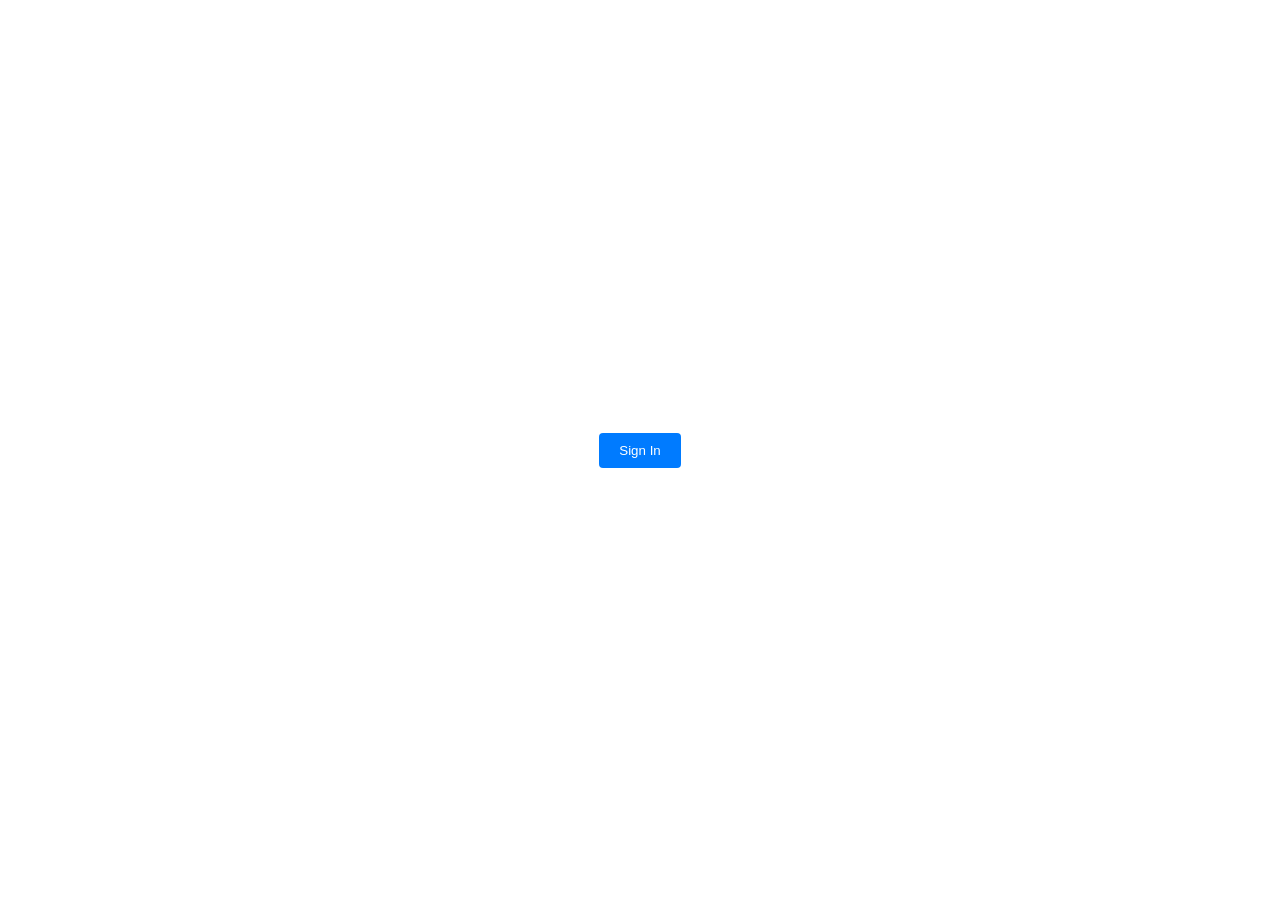
==== index.html @ 7452ecdd "Add files via upload" ====
<!DOCTYPE html>
<html lang="en">
<head>
    <meta charset="UTF-8">
    <meta name="viewport" content="width=device-width, initial-scale=1.0">
    <title>Sign In</title>
    <link href="style.css" rel="stylesheet" />
    <link href="dashboard.html" rel="dashboard" />
</head>
<body>
    <div id="first-page">
        <button id="signin-button">Sign In</button>
    </div>

    <div id="signin-form" style="display: none;">
        <h2>Sign In</h2>
        <form>
            <label for="username">Username:</label>
            <input type="text" id="username" name="username" required><br><br>
            <label for="password">Password:</label>
            <input type="password" id="password" name="password" required><br><br>
            <a href="dashboard.html"><button type="button" id="submit-button">Submit</button></a></h></h>
        </form>
    </div>

    <script>
        document.getElementById('signin-button').addEventListener('click', function() {
            document.getElementById('first-page').style.display = 'none';
            document.getElementById('signin-form').style.display = 'block';
        });
    </script>
</body>
</html>
---- style.css ----
body {
    font-family: Arial, sans-serif;
    background-image: url('Phone-Alert.png'); 
    background-size: cover;
    background-position: center;
    margin: 0;
    padding: 0;
    display: flex;
    justify-content: center;
    align-items: center;
    height: 100vh;
}

.container {
    background-color: #fff;
    padding: 20px;
    border-radius: 8px;
    box-shadow: 0 0 10px rgba(0, 0, 0, 0.1);
    text-align: center;
}

h1 {
    margin-bottom: 20px;
}

form {
    margin-bottom: 20px;
}

label {
    display: block;
    margin-bottom: 5px;
}

input {
    width: calc(100% - 20px);
    padding: 10px;
    margin-bottom: 10px;
    border: 1px solid #ccc;
    border-radius: 4px;
}

button {
    padding: 10px 20px;
    background-color: #007BFF;
    color: #fff;
    border: none;
    border-radius: 4px;
    cursor: pointer;
}

button:hover {
    background-color: #0056b3;
}

#status {
    margin-top: 20px;
    font-weight: bold;
}
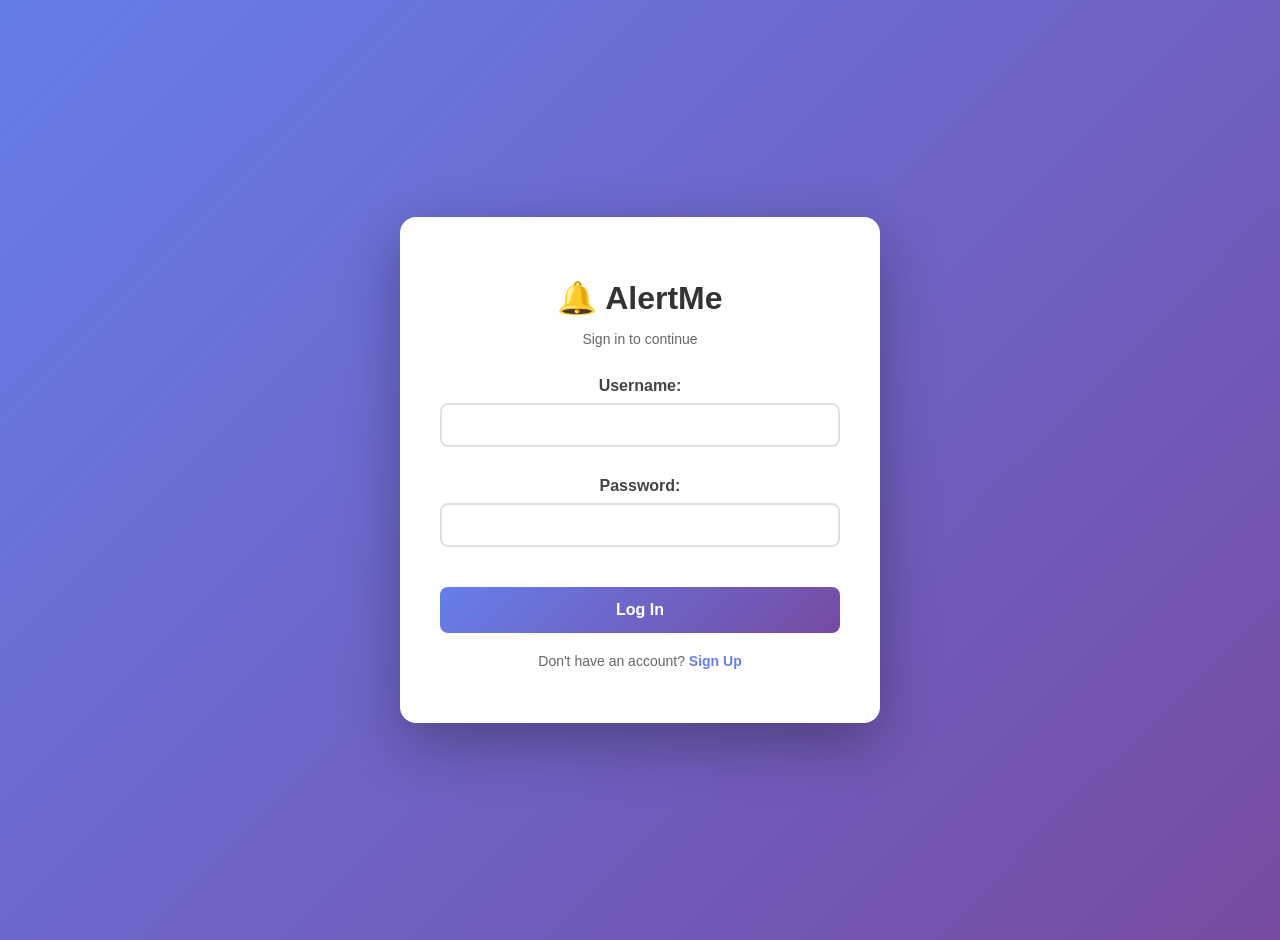
==== commit c4f90b9a: "Update index.html" ====
--- a/index.html
+++ b/index.html
@@ -3,30 +3,255 @@
 <head>
     <meta charset="UTF-8">
     <meta name="viewport" content="width=device-width, initial-scale=1.0">
-    <title>Sign In</title>
+    <title>Sign In - AlertMe</title>
     <link href="style.css" rel="stylesheet" />
-    <link href="dashboard.html" rel="dashboard" />
+    <style>
+        body {
+            display: flex;
+            justify-content: center;
+            align-items: center;
+            min-height: 100vh;
+            margin: 0;
+            background: linear-gradient(135deg, #667eea 0%, #764ba2 100%);
+            padding: 20px;
+        }
+        .container {
+            background: white;
+            padding: 40px;
+            border-radius: 16px;
+            box-shadow: 0 20px 60px rgba(0, 0, 0, 0.3);
+            width: 100%;
+            max-width: 400px;
+        }
+        h1 {
+            text-align: center;
+            color: #333;
+            margin-bottom: 10px;
+        }
+        .subtitle {
+            text-align: center;
+            color: #666;
+            margin-bottom: 30px;
+            font-size: 14px;
+        }
+        .form-group {
+            margin-bottom: 20px;
+        }
+        label {
+            display: block;
+            margin-bottom: 8px;
+            color: #444;
+            font-weight: 600;
+        }
+        input[type="text"], input[type="password"], input[type="email"] {
+            width: 100%;
+            padding: 12px;
+            border: 2px solid #e0e0e0;
+            border-radius: 8px;
+            font-size: 14px;
+            box-sizing: border-box;
+        }
+        input:focus {
+            outline: none;
+            border-color: #667eea;
+        }
+        button {
+            width: 100%;
+            padding: 14px;
+            background: linear-gradient(135deg, #667eea 0%, #764ba2 100%);
+            color: white;
+            border: none;
+            border-radius: 8px;
+            font-size: 16px;
+            font-weight: 600;
+            cursor: pointer;
+            transition: all 0.3s ease;
+            margin-top: 10px;
+        }
+        button:hover {
+            transform: translateY(-2px);
+            box-shadow: 0 10px 30px rgba(102, 126, 234, 0.4);
+        }
+        .toggle-link {
+            text-align: center;
+            margin-top: 20px;
+            color: #666;
+            font-size: 14px;
+        }
+        .toggle-link a {
+            color: #667eea;
+            text-decoration: none;
+            font-weight: 600;
+            cursor: pointer;
+        }
+        .toggle-link a:hover {
+            text-decoration: underline;
+        }
+        .form-section {
+            display: none;
+        }
+        .form-section.active {
+            display: block;
+        }
+        .error {
+            color: red;
+            font-size: 14px;
+            text-align: center;
+            margin-bottom: 10px;
+            display: none;
+        }
+        .success {
+            color: green;
+            font-size: 14px;
+            text-align: center;
+            margin-bottom: 10px;
+            display: none;
+        }
+    </style>
 </head>
 <body>
-    <div id="first-page">
-        <button id="signin-button">Sign In</button>
+    <div class="container">
+        <h1>🔔 AlertMe</h1>
+        
+        <!-- Sign In Form -->
+        <div id="signin-section" class="form-section active">
+            <p class="subtitle">Sign in to continue</p>
+            <p id="signin-error" class="error"></p>
+            <form id="signin-form">
+                <div class="form-group">
+                    <label for="signin-username">Username:</label>
+                    <input type="text" id="signin-username" required>
+                </div>
+                <div class="form-group">
+                    <label for="signin-password">Password:</label>
+                    <input type="password" id="signin-password" required>
+                </div>
+                <button type="submit">Log In</button>
+            </form>
+            <p class="toggle-link">Don't have an account? <a onclick="showSignup()">Sign Up</a></p>
+        </div>
+
+        <!-- Sign Up Form -->
+        <div id="signup-section" class="form-section">
+            <p class="subtitle">Create a new account</p>
+            <p id="signup-error" class="error"></p>
+            <p id="signup-success" class="success"></p>
+            <form id="signup-form">
+                <div class="form-group">
+                    <label for="signup-username">Username:</label>
+                    <input type="text" id="signup-username" required>
+                </div>
+                <div class="form-group">
+                    <label for="signup-email">Email:</label>
+                    <input type="email" id="signup-email" required>
+                </div>
+                <div class="form-group">
+                    <label for="signup-password">Password:</label>
+                    <input type="password" id="signup-password" required>
+                </div>
+                <div class="form-group">
+                    <label for="signup-confirm">Confirm Password:</label>
+                    <input type="password" id="signup-confirm" required>
+                </div>
+                <button type="submit">Sign Up</button>
+            </form>
+            <p class="toggle-link">Already have an account? <a onclick="showSignin()">Log In</a></p>
+        </div>
     </div>
 
-    <div id="signin-form" style="display: none;">
-        <h2>Sign In</h2>
-        <form>
-            <label for="username">Username:</label>
-            <input type="text" id="username" name="username" required><br><br>
-            <label for="password">Password:</label>
-            <input type="password" id="password" name="password" required><br><br>
-            <a href="dashboard.html"><button type="button" id="submit-button">Submit</button></a></h></h>
-        </form>
-    </div>
-
     <script>
-        document.getElementById('signin-button').addEventListener('click', function() {
-            document.getElementById('first-page').style.display = 'none';
-            document.getElementById('signin-form').style.display = 'block';
+        // Get users from localStorage
+        function getUsers() {
+            const users = localStorage.getItem('alertme_users');
+            return users ? JSON.parse(users) : [];
+        }
+
+        // Save users to localStorage
+        function saveUsers(users) {
+            localStorage.setItem('alertme_users', JSON.stringify(users));
+        }
+
+        // Show signup form
+        function showSignup() {
+            document.getElementById('signin-section').classList.remove('active');
+            document.getElementById('signup-section').classList.add('active');
+            clearMessages();
+        }
+
+        // Show signin form
+        function showSignin() {
+            document.getElementById('signup-section').classList.remove('active');
+            document.getElementById('signin-section').classList.add('active');
+            clearMessages();
+        }
+
+        // Clear error/success messages
+        function clearMessages() {
+            document.getElementById('signin-error').style.display = 'none';
+            document.getElementById('signup-error').style.display = 'none';
+            document.getElementById('signup-success').style.display = 'none';
+        }
+
+        // Sign In
+        document.getElementById('signin-form').addEventListener('submit', function(e) {
+            e.preventDefault();
+            const username = document.getElementById('signin-username').value;
+            const password = document.getElementById('signin-password').value;
+            
+            const users = getUsers();
+            const user = users.find(u => u.username === username && u.password === password);
+            
+            if (user) {
+                localStorage.setItem('currentUser', username);
+                window.location.href = 'dashboard.html';
+            } else if (username === 'admin' && password === 'alertme123') {
+                localStorage.setItem('currentUser', 'admin');
+                window.location.href = 'dashboard.html';
+            } else {
+                const error = document.getElementById('signin-error');
+                error.textContent = 'Invalid username or password';
+                error.style.display = 'block';
+            }
+        });
+
+        // Sign Up
+        document.getElementById('signup-form').addEventListener('submit', function(e) {
+            e.preventDefault();
+            const username = document.getElementById('signup-username').value;
+            const email = document.getElementById('signup-email').value;
+            const password = document.getElementById('signup-password').value;
+            const confirm = document.getElementById('signup-confirm').value;
+            
+            const users = getUsers();
+            
+            // Validation
+            if (password !== confirm) {
+                const error = document.getElementById('signup-error');
+                error.textContent = 'Passwords do not match';
+                error.style.display = 'block';
+                return;
+            }
+            
+            if (users.some(u => u.username === username)) {
+                const error = document.getElementById('signup-error');
+                error.textContent = 'Username already exists';
+                error.style.display = 'block';
+                return;
+            }
+            
+            // Add new user
+            users.push({ username, email, password });
+            saveUsers(users);
+            
+            const success = document.getElementById('signup-success');
+            success.textContent = 'Account created! Please sign in.';
+            success.style.display = 'block';
+            
+            document.getElementById('signup-form').reset();
+            
+            setTimeout(() => {
+                showSignin();
+            }, 1500);
         });
     </script>
 </body>
